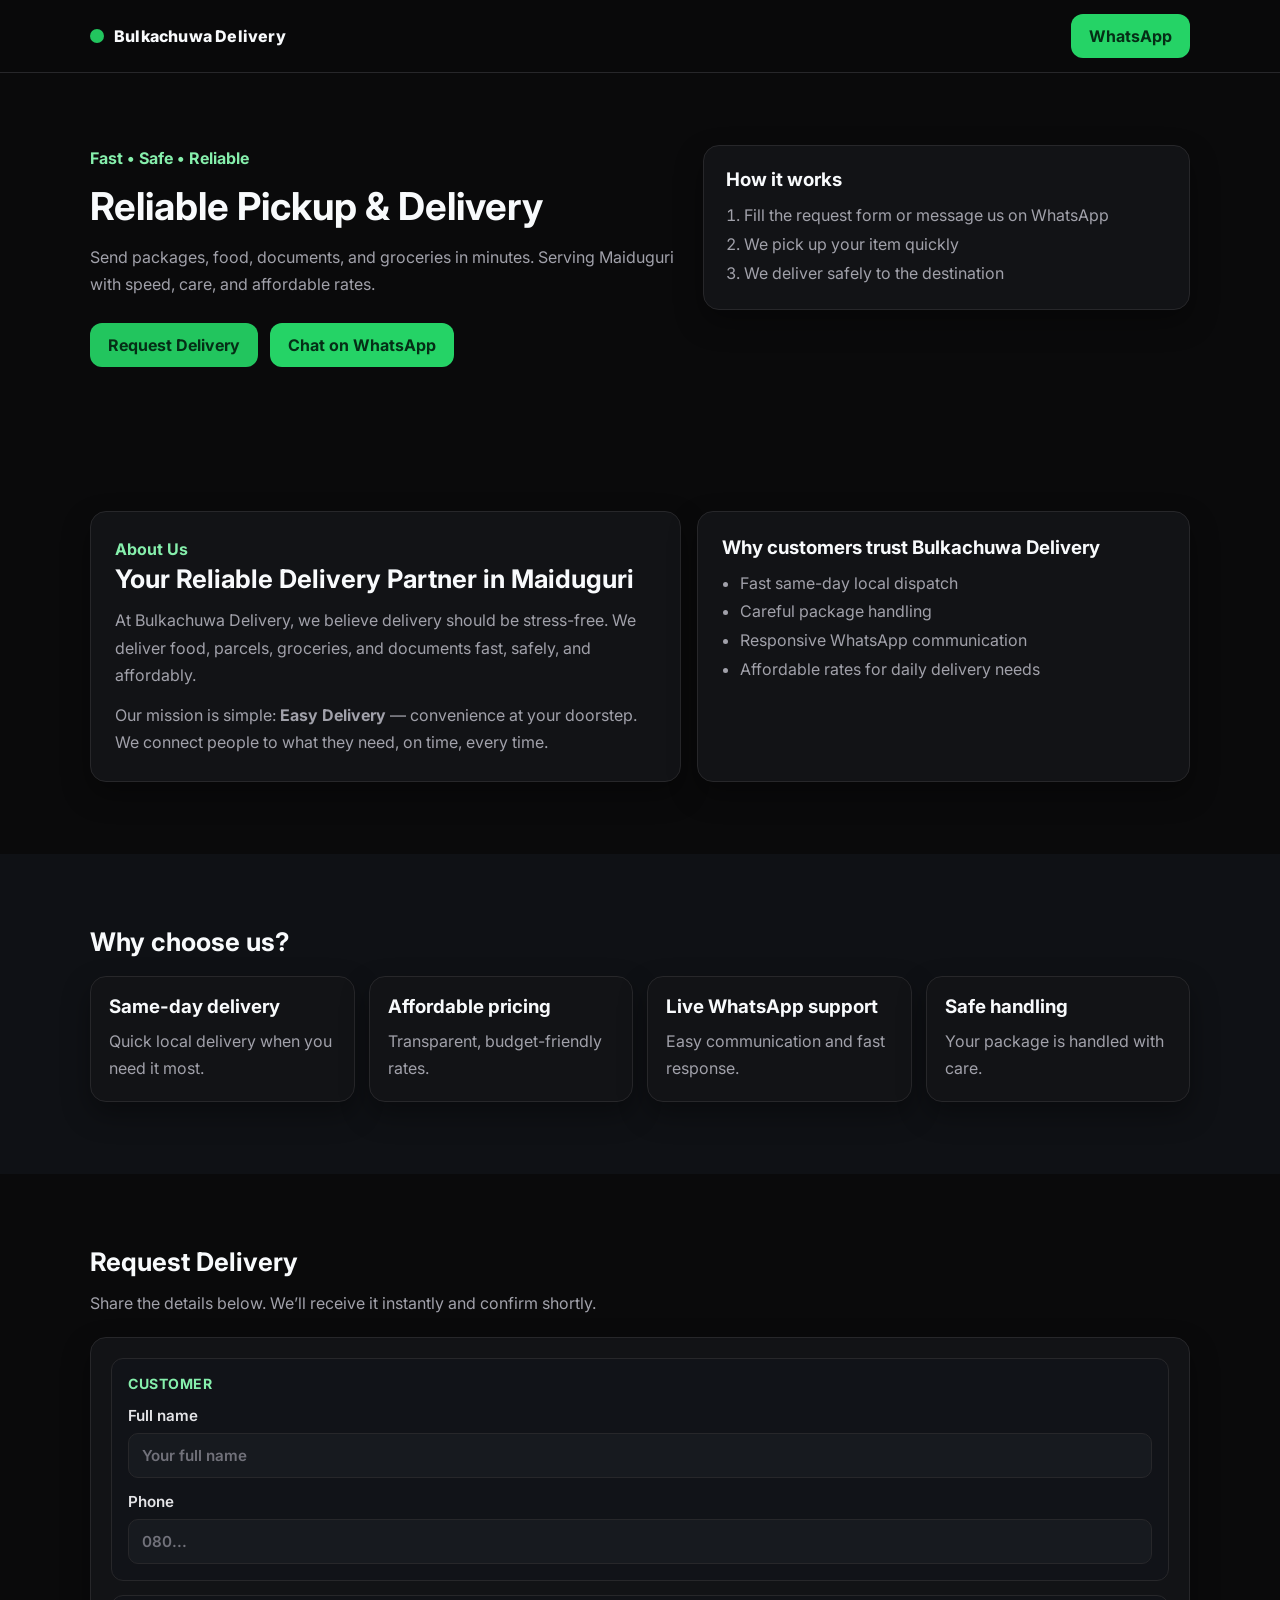
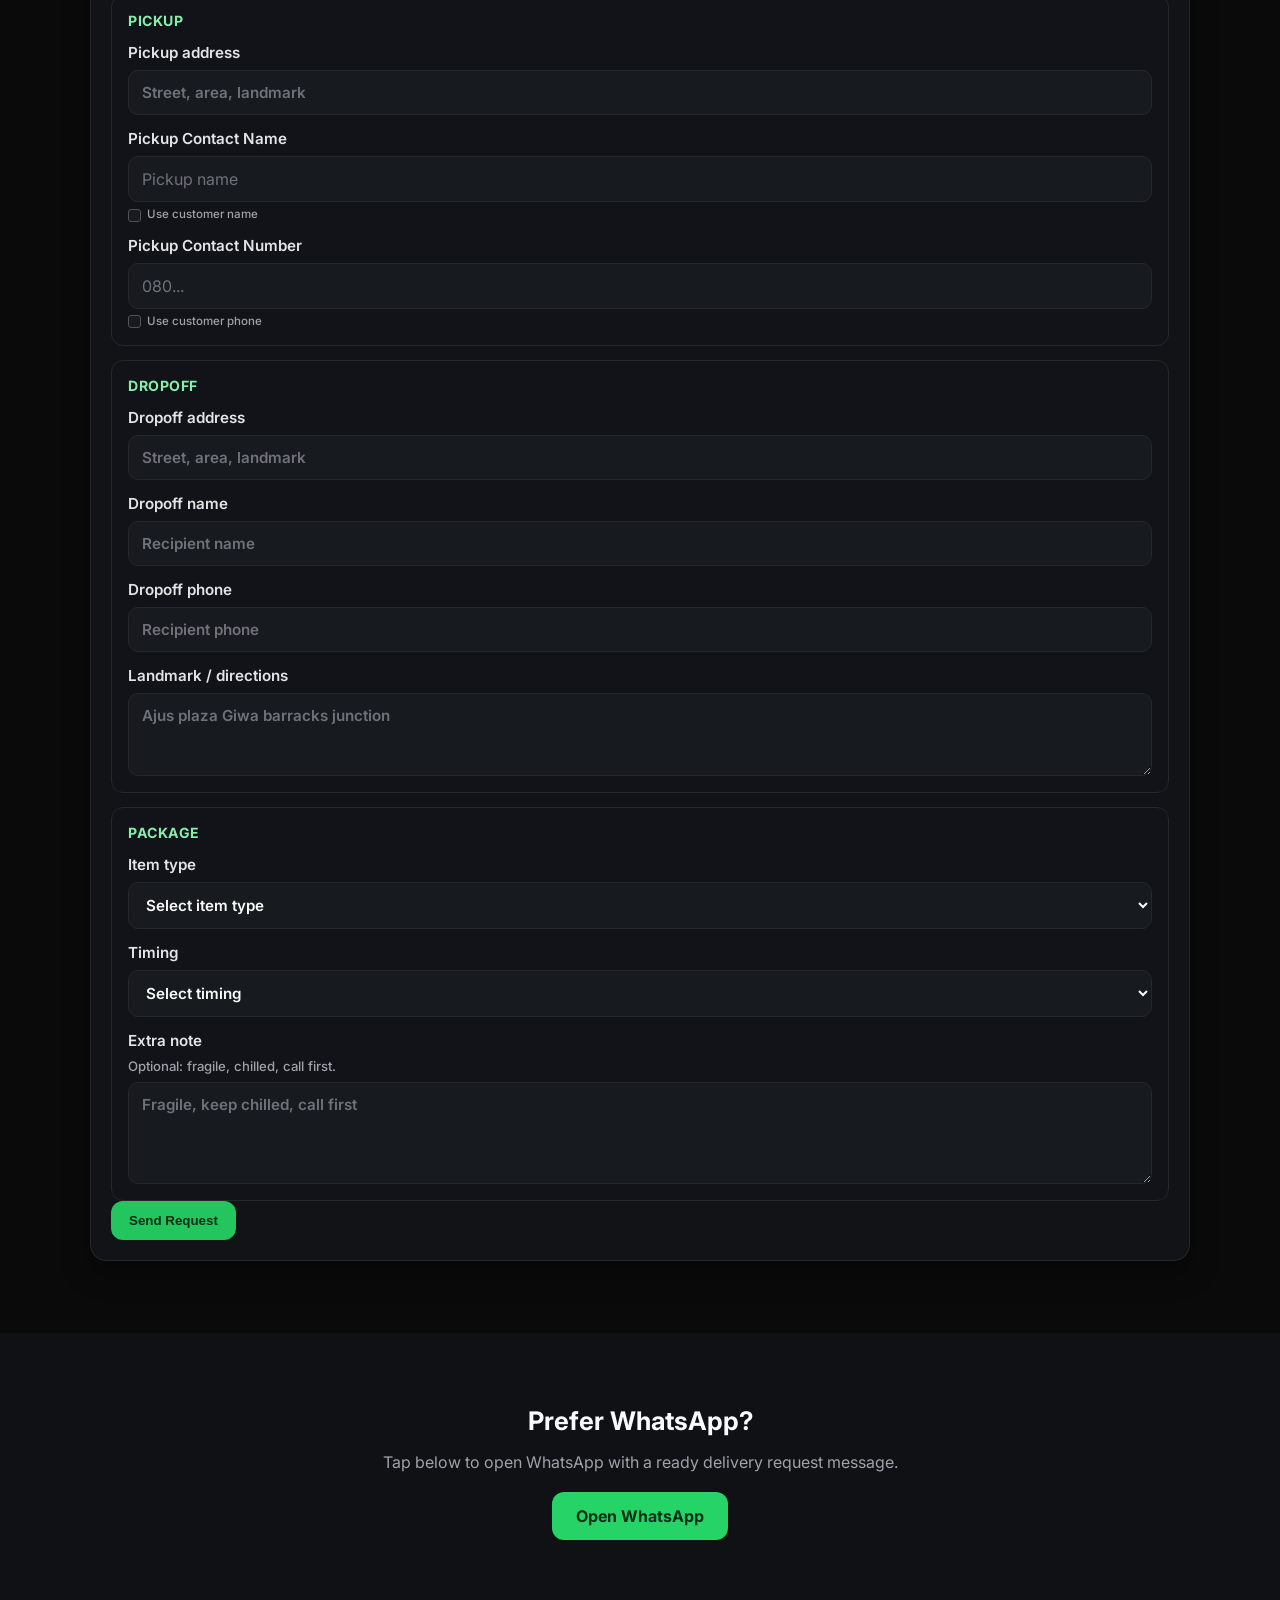
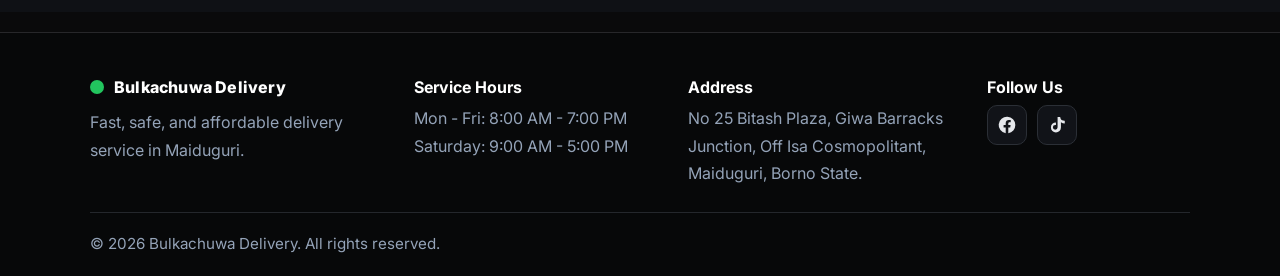
==== index.html @ 8e923e05 "Update address in footer section" ====
<!DOCTYPE html>
<html lang="en">
  <head>
    <meta charset="UTF-8" />
    <meta name="viewport" content="width=device-width, initial-scale=1.0" />
    <title>Bulkachuwa Delivery | Fast Pickup & Delivery</title>
    <meta
      name="description"
      content="Gidan Sauki Delivery - Request pickup and delivery easily. Fast, safe and reliable local delivery service in Maiduguri."
    />
    <link rel="preconnect" href="https://fonts.googleapis.com" />
    <link rel="preconnect" href="https://fonts.gstatic.com" crossorigin />
    <link
      href="https://fonts.googleapis.com/css2?family=Inter:wght@400;500;600;700;800&display=swap"
      rel="stylesheet"
    />
    <link rel="stylesheet" href="styles.css" />
  </head>
  <body>
    <header class="site-header">
      <div class="container nav-wrap">
        <div class="brand">
          <div class="brand-dot" aria-hidden="true"></div>
          <span>Bulkachuwa Delivery</span>
        </div>
        <a class="btn btn-whatsapp" id="header-whatsapp-btn" href="#whatsapp" aria-label="Chat on WhatsApp">
          WhatsApp
        </a>
      </div>
    </header>

    <main>
      <section class="hero section">
        <div class="container hero-grid">
          <div>
            <p class="eyebrow">Fast • Safe • Reliable</p>
            <h1>Reliable Pickup & Delivery</h1>
            <p class="lead">
              Send packages, food, documents, and groceries in minutes. Serving
              Maiduguri with speed, care, and affordable rates.
            </p>
            <div class="hero-actions">
              <a class="btn btn-primary" href="#request-form">Request Delivery</a>
              <a class="btn btn-whatsapp" id="hero-whatsapp-btn" href="#whatsapp">Chat on WhatsApp</a>
            </div>
          </div>
          <div class="hero-card" aria-hidden="true">
            <h3>How it works</h3>
            <ol>
              <li>Fill the request form or message us on WhatsApp</li>
              <li>We pick up your item quickly</li>
              <li>We deliver safely to the destination</li>
            </ol>
          </div>
        </div>
      </section>

      <section class="section" id="about">
        <div class="container about-grid">
          <article class="about-card">
            <p class="eyebrow">About Us</p>
            <h2>Your Reliable Delivery Partner in Maiduguri</h2>
            <p>
              At Bulkachuwa Delivery, we believe delivery should be stress-free. We
              deliver food, parcels, groceries, and documents fast, safely, and
              affordably.
            </p>
            <p>
              Our mission is simple: <strong>Easy Delivery</strong> —
              convenience at your doorstep. We connect people to what they need,
              on time, every time.
            </p>
          </article>
          <article class="about-highlight">
            <h3>Why customers trust Bulkachuwa Delivery</h3>
            <ul>
              <li>Fast same-day local dispatch</li>
              <li>Careful package handling</li>
              <li>Responsive WhatsApp communication</li>
              <li>Affordable rates for daily delivery needs</li>
            </ul>
          </article>
        </div>
      </section>

      <section class="section muted">
        <div class="container">
          <h2>Why choose us?</h2>
          <div class="features">
            <article class="feature-card">
              <h3>Same-day delivery</h3>
              <p>Quick local delivery when you need it most.</p>
            </article>
            <article class="feature-card">
              <h3>Affordable pricing</h3>
              <p>Transparent, budget-friendly rates.</p>
            </article>
            <article class="feature-card">
              <h3>Live WhatsApp support</h3>
              <p>Easy communication and fast response.</p>
            </article>
            <article class="feature-card">
              <h3>Safe handling</h3>
              <p>Your package is handled with care.</p>
            </article>
          </div>
        </div>
      </section>

      <section class="section" id="request-form">
        <div class="container form-wrap">
          <div>
            <h2>Request Delivery</h2>
            <p>
              Share the details below. We’ll receive it instantly and confirm
              shortly.
            </p>
          </div>

          <form
            id="delivery-form"
            action="https://formspree.io/f/mgaejaqp"
            method="POST"
          >
            <div class="grid">
              <div class="form-section full-width">
                <h3 class="section-title">Customer</h3>
                <label>
                  Full name
                  <input
                    type="text"
                    name="fullName"
                    id="fullName"
                    placeholder="Your full name"
                    required
                  />
                </label>

                <label>
                  Phone
                 
                  <input
                    type="tel"
                    name="phone"
                    id="phone"
                    placeholder="080..."
                    required
                  />
                </label>
              </div>

              <div class="form-section full-width">
                <h3 class="section-title">Pickup</h3>

                <label>
                  Pickup address
                  <input
                    type="text"
                    name="pickupAddress"
                    placeholder="Street, area, landmark"
                    required
                  />
                </label>

                <div class="quick-fill-field">
                  <label for="pickupContactName">Pickup Contact Name</label>
                  <input
                    type="text"
                    name="pickupContactName"
                    id="pickupContactName"
                    placeholder="Pickup name"
                  />
                  <label class="quick-fill-option" for="fillPickupContactNameBtn">
                    <input
                      type="checkbox"
                      id="fillPickupContactNameBtn"
                      aria-label="Use customer name for pickup contact name"
                    />
                    <span>Use customer name</span>
                  </label>
                </div>

                <div class="quick-fill-field">
                  <label for="pickupAddressPhone">Pickup Contact Number</label>
                  <input
                    type="tel"
                    name="pickupAddressPhone"
                    id="pickupAddressPhone"
                    placeholder="080..."
                    required
                  />
                  <label class="quick-fill-option" for="fillPickupContactNumberBtn">
                    <input
                      type="checkbox"
                      id="fillPickupContactNumberBtn"
                      aria-label="Use customer phone for pickup contact number"
                    />
                    <span>Use customer phone</span>
                  </label>
                </div>

                <p id="quickFillStatus" class="sr-only" aria-live="polite"></p>
              </div>

              <div class="form-section full-width">
                <h3 class="section-title">Dropoff</h3>

                <label>
                  Dropoff address
                  <input
                    type="text"
                    name="deliveryAddress"
                    placeholder="Street, area, landmark"
                    required
                  />
                </label>

                <label>
                  Dropoff name
                  <input
                    type="text"
                    name="deliveryContactName"
                    placeholder="Recipient name"
                  />
                </label>

                <label>
                  Dropoff phone
                  <input
                    type="tel"
                    name="deliveryContactNumber"
                    placeholder="Recipient phone"
                  />
                </label>

                <label>
                  Landmark / directions
                  <textarea
                    name="deliveryInstructions"
                    rows="3"
                    placeholder="Ajus plaza Giwa barracks junction"
                  ></textarea>
                </label>
              </div>

              <div class="form-section full-width">
                <h3 class="section-title">Package</h3>

                <label>
                  Item type
                  <select name="itemType" required>
                    <option value="">Select item type</option>
                    <option value="Food">Food</option>
                    <option value="Parcel">Parcel</option>
                    <option value="Groceries">Groceries</option>
                    <option value="Documents">Documents</option>
                    <option value="Other">Other</option>
                  </select>
                </label>

                <label>
                  Timing
                  <select name="preferredTime" id="preferredTime" required>
                    <option value="">Select timing</option>
                    <option value="ASAP">ASAP</option>
                    <option value="Scheduled">Scheduled</option>
                  </select>
                </label>

                <label>
                  Extra note
                  <span class="field-help">Optional: fragile, chilled, call first.</span>
                  <textarea
                    name="notes"
                    rows="4"
                    placeholder="Fragile, keep chilled, call first"
                  ></textarea>
                </label>
              </div>
            </div>
            <input type="hidden" name="service" value="Gidan Sauki Delivery" />
            <input type="hidden" name="pickupContactNumber" id="pickupContactNumberMirror" />
            <input
              type="hidden"
              name="_subject"
              value="New Delivery Request - Gidan Sauki Delivery"
            />

            <button class="btn btn-primary" type="submit">Send Request</button>
          </form>
        </div>
      </section>

      <section class="section muted" id="whatsapp">
        <div class="container whatsapp-box">
          <h2>Prefer WhatsApp?</h2>
          <p>
            Tap below to open WhatsApp with a ready delivery request message.
          </p>
          <a
            class="btn btn-whatsapp btn-large"
            id="whatsapp-link"
            href="#"
            rel="noopener noreferrer"
          >
            Open WhatsApp
          </a>
        </div>
      </section>
    </main>

    <footer class="site-footer">
      <div class="container footer-main">
        <div class="footer-brand-block">
          <div class="brand brand-footer">
            <div class="brand-dot" aria-hidden="true"></div>
            <span>Bulkachuwa Delivery</span>
          </div>
          <p class="footer-tagline">
            Fast, safe, and affordable delivery service in Maiduguri.
          </p>
        </div>

        <div class="footer-col">
          <h4>Service Hours</h4>
          <p>Mon - Fri: 8:00 AM - 7:00 PM</p>
          <p>Saturday: 9:00 AM - 5:00 PM</p>
        </div>

        <div class="footer-col">
          <h4>Address</h4>
          <p>
            No 25 Bitash Plaza, Giwa Barracks Junction, Off Isa Cosmopolitant,
            Maiduguri, Borno State.
          </p>
        </div>

        <div class="footer-col">
          <h4>Follow Us</h4>
          <div class="social-links">
            <a href="#" aria-label="Facebook (coming soon)" class="social-icon-link">
              <svg viewBox="0 0 24 24" aria-hidden="true">
                <path d="M22 12a10 10 0 1 0-11.56 9.88v-6.99H7.9V12h2.54V9.8c0-2.5 1.49-3.88 3.77-3.88 1.09 0 2.23.2 2.23.2v2.46h-1.26c-1.24 0-1.63.77-1.63 1.56V12h2.78l-.44 2.89h-2.34v6.99A10 10 0 0 0 22 12Z"/>
              </svg>
            </a>
            <a href="#" aria-label="TikTok (coming soon)" class="social-icon-link">
              <svg viewBox="0 0 24 24" aria-hidden="true">
                <path d="M19.59 6.69a4.83 4.83 0 0 1-3.77-4.35h-3.11v12.4a2.83 2.83 0 1 1-2.83-2.83c.3 0 .58.05.85.13V8.87a6 6 0 1 0 5.98 6v-6.3a7.9 7.9 0 0 0 4.62 1.48V6.94c-.59 0-1.18-.09-1.74-.25Z"/>
              </svg>
            </a>
          </div>
        </div>
      </div>

      <div class="container footer-bottom">
        <p>© <span id="year"></span>  Bulkachuwa Delivery. All rights reserved.</p>
      </div>
    </footer>

    <script src="script.js"></script>
  </body>
</html>
---- styles.css ----
:root {
  --bg: #0a0a0b;
  --surface: #121316;
  --surface-soft: #171a1f;
  --text: #f8fafc;
  --muted: #a1a1aa;
  --primary: #22c55e;
  --primary-dark: #16a34a;
  --border: #27272a;
  --shadow: 0 12px 28px rgba(0, 0, 0, 0.35);
}

* { box-sizing: border-box; }

html, body {
  margin: 0;
  padding: 0;
  font-family: "Inter", system-ui, -apple-system, Segoe UI, Roboto, Arial, sans-serif;
  color: var(--text);
  background: var(--bg);
}

.container { width: min(1100px, 92%); margin: 0 auto; }
.section { padding: 72px 0; }
.muted { background: #0f1115; }

.site-header {
  position: sticky; top: 0; z-index: 10;
  background: rgba(10, 10, 11, 0.92);
  border-bottom: 1px solid var(--border);
  backdrop-filter: blur(8px);
}

.nav-wrap {
  display: flex; align-items: center; justify-content: space-between;
  gap: 16px; min-height: 72px;
}

.brand { display: flex; align-items: center; gap: 10px; font-weight: 800; letter-spacing: .2px; }
.brand-dot { width: 14px; height: 14px; border-radius: 999px; background: var(--primary); }

h1 { font-size: clamp(1.95rem, 3vw, 3.1rem); line-height: 1.12; margin: 12px 0 16px; }
h2 { font-size: clamp(1.45rem, 2vw, 2.05rem); margin: 0 0 12px; line-height: 1.25; }
h3 { margin: 0 0 10px; }
h4 { margin: 0 0 10px; font-size: 1rem; }

p { color: var(--muted); line-height: 1.72; margin: 0; }
.eyebrow { color: #86efac; font-weight: 700; }
.lead { max-width: 62ch; }

.hero-grid { display: grid; grid-template-columns: 1.2fr 1fr; gap: 28px; align-items: start; }
.hero-actions { display: flex; flex-wrap: wrap; gap: 12px; margin-top: 24px; }

.hero-card, .about-card, .about-highlight, .feature-card, form {
  background: var(--surface);
  border: 1px solid var(--border);
  border-radius: 16px;
  box-shadow: var(--shadow);
}

.hero-card { padding: 22px; }
.hero-card ol { margin: 0; padding-left: 18px; color: var(--muted); line-height: 1.8; }

.about-grid { display: grid; grid-template-columns: 1.2fr 1fr; gap: 16px; }
.about-card, .about-highlight { padding: 24px; }
.about-card p + p { margin-top: 12px; }
.about-highlight ul { margin: 0; padding-left: 18px; color: var(--muted); line-height: 1.8; }

.features { margin-top: 18px; display: grid; grid-template-columns: repeat(4, 1fr); gap: 14px; }
.feature-card { padding: 18px; }

.form-wrap { display: grid; gap: 20px; }
form { padding: 20px; }

.grid { display: grid; grid-template-columns: repeat(2, 1fr); gap: 14px; }
label { display: grid; gap: 8px; font-weight: 600; font-size: .95rem; color: #e4e4e7; }

.form-section {
  display: grid;
  gap: 14px;
  padding: 16px;
  border: 1px solid var(--border);
  border-radius: 12px;
  background: #111318;
}
.section-title {
  margin: 0;
  font-size: .88rem;
  font-weight: 700;
  letter-spacing: .04em;
  text-transform: uppercase;
  color: #86efac;
}
.field-help { color: var(--muted); font-size: .82rem; font-weight: 500; }

.quick-fill-field { display: grid; gap: 8px; }
.quick-fill-option {
  display: inline-flex;
  align-items: center;
  justify-self: start;
  gap: 6px;
  width: fit-content;
  margin-top: -2px;
  font-size: .72rem;
  line-height: 1.2;
  font-weight: 500;
  color: var(--muted);
  cursor: pointer;
}
.quick-fill-option input[type="checkbox"] {
  appearance: none;
  -webkit-appearance: none;
  width: 13px;
  height: 13px;
  min-width: 13px;
  margin: 0;
  padding: 0;
  border: 1px solid #52525b;
  border-radius: 3px;
  background: var(--surface-soft);
  display: inline-grid;
  place-content: center;
  cursor: pointer;
}
.quick-fill-option input[type="checkbox"]::after {
  content: "";
  width: 7px;
  height: 4px;
  border-left: 1.5px solid #052e16;
  border-bottom: 1.5px solid #052e16;
  transform: rotate(-45deg) scale(0);
  transition: transform .12s ease;
}
.quick-fill-option input[type="checkbox"]:checked {
  background: var(--primary);
  border-color: var(--primary);
}
.quick-fill-option input[type="checkbox"]:checked::after {
  transform: rotate(-45deg) scale(1);
}
.quick-fill-option input[type="checkbox"]:focus-visible {
  outline: 2px solid rgba(134, 239, 172, .55);
  outline-offset: 2px;
}
.sr-only {
  position: absolute;
  width: 1px;
  height: 1px;
  padding: 0;
  margin: -1px;
  overflow: hidden;
  clip: rect(0, 0, 0, 0);
  white-space: nowrap;
  border: 0;
}

input, select, textarea {
  width: 100%; border: 1px solid var(--border); border-radius: 10px;
  padding: 12px 13px; font: inherit; color: var(--text); background: var(--surface-soft);
}
input::placeholder, textarea::placeholder { color: #71717a; }
.full-width { grid-column: 1 / -1; }

.btn {
  appearance: none; border: 0; border-radius: 12px; padding: 12px 18px;
  font-weight: 700; text-decoration: none; display: inline-flex;
  align-items: center; justify-content: center; cursor: pointer; transition: .2s ease;
}
.btn-primary { background: var(--primary); color: #052e16; }
.btn-primary:hover { background: var(--primary-dark); color: #eafff2; }
.btn-whatsapp { background: #25d366; color: #052e16; }
.btn-whatsapp:hover { filter: brightness(.95); }
.btn-large { padding: 14px 24px; }

.whatsapp-box { text-align: center; }
.whatsapp-box .btn { margin-top: 16px; }

.site-footer { margin-top: 20px; background: #070809; color: #cbd5e1; border-top: 1px solid var(--border); }
.footer-main {
  display: grid; grid-template-columns: 1.2fr 1fr 1.1fr .8fr;
  gap: 20px; padding: 44px 0 24px;
}
.brand-footer { color: #fff; }
.footer-tagline { margin-top: 12px; max-width: 36ch; color: #94a3b8; }
.footer-col h4 { color: #fff; margin-bottom: 8px; }
.footer-col p { color: #94a3b8; }

.social-links { display: flex; align-items: center; gap: 10px; }
.social-icon-link {
  width: 40px; height: 40px; border-radius: 10px; display: inline-flex;
  align-items: center; justify-content: center; text-decoration: none;
  background: #111318; border: 1px solid #2b2f36;
}
.social-icon-link:hover { border-color: #52525b; transform: translateY(-1px); }
.social-icon-link svg { width: 20px; height: 20px; fill: #e5e7eb; }

.footer-bottom {
  border-top: 1px solid rgba(148, 163, 184, .2);
  min-height: 64px; display: flex; align-items: center;
}
.footer-bottom p { color: #94a3b8; font-size: .95rem; }

@media (max-width: 980px) {
  .hero-grid, .about-grid, .features, .grid, .footer-main { grid-template-columns: 1fr; }
  .section { padding: 56px 0; }
  .footer-main { gap: 18px; padding-top: 36px; }
}
@media (max-width: 520px) {
  .nav-wrap { min-height: 66px; }
  .btn { width: 100%; }
  .hero-actions { flex-direction: column; }
  form { padding: 16px; }
  .quick-fill-option { font-size: .68rem; }
  .footer-bottom { min-height: auto; padding: 14px 0 18px; }
}
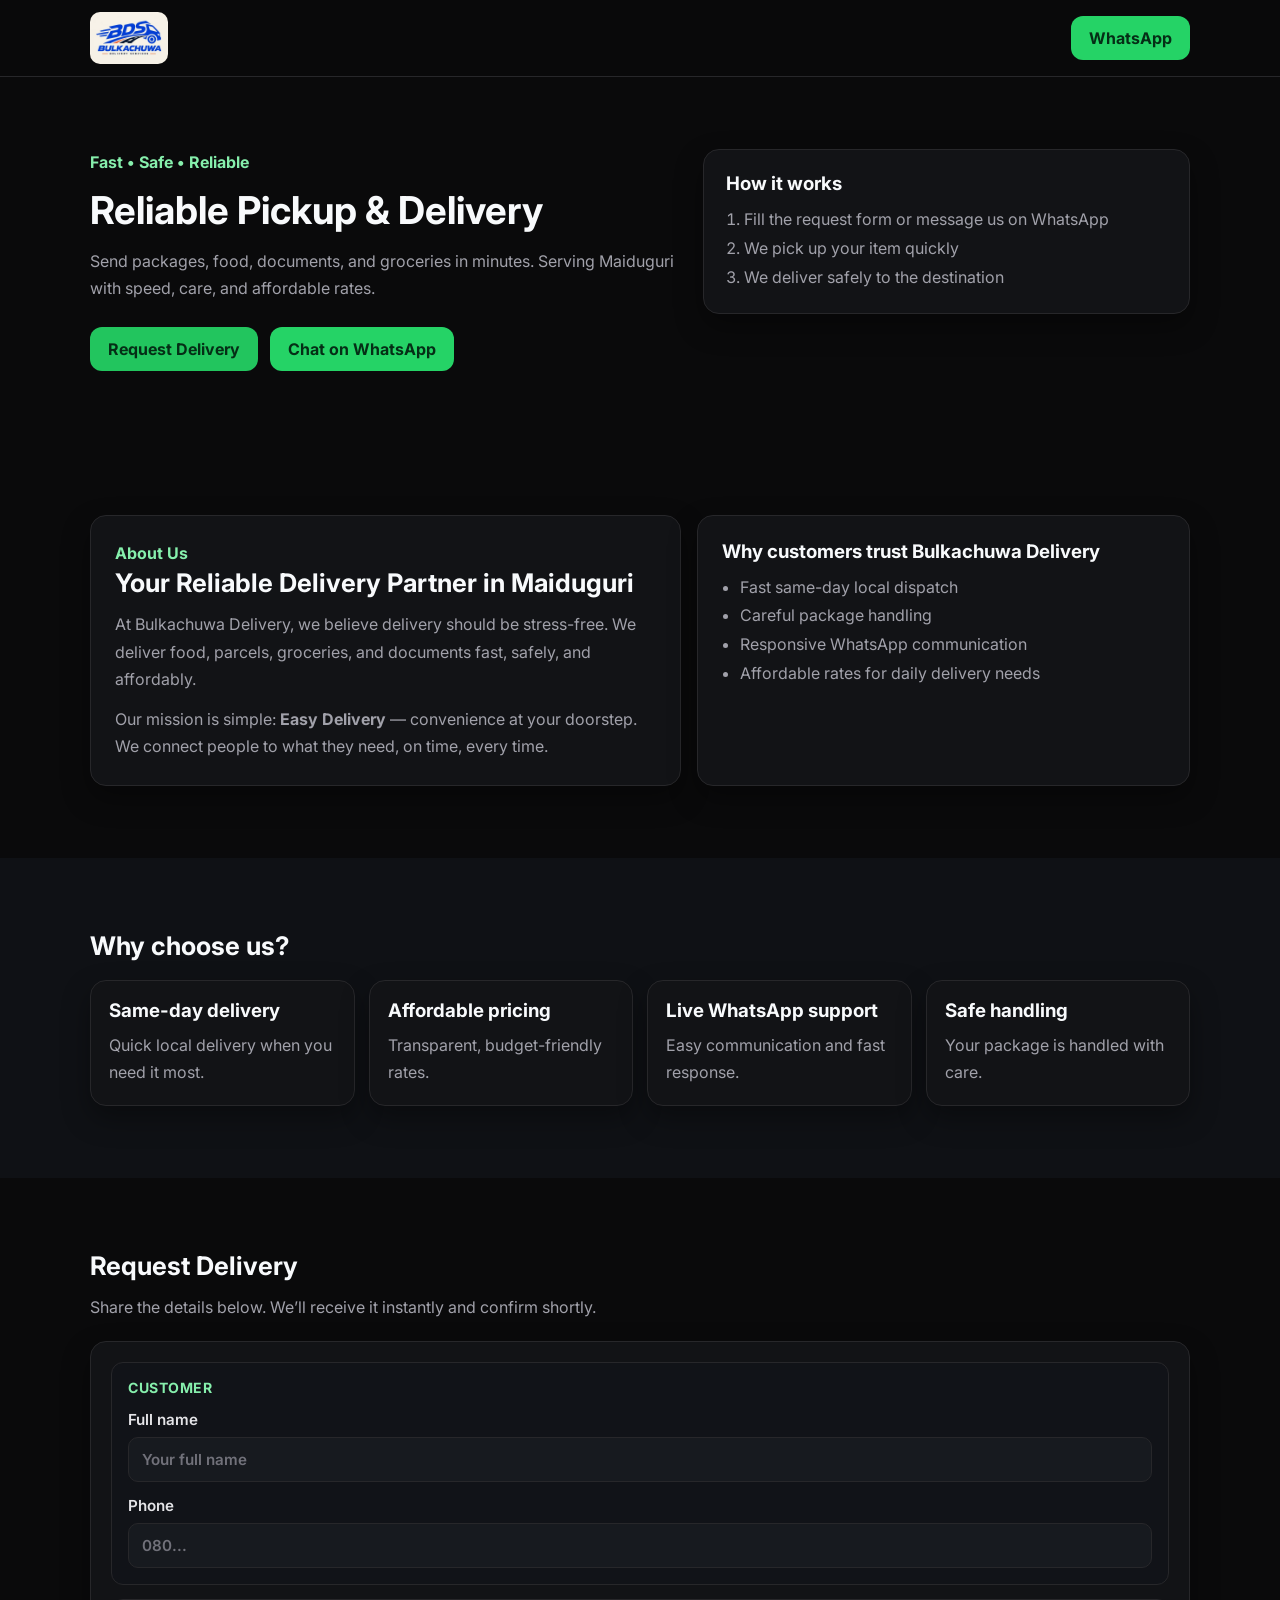
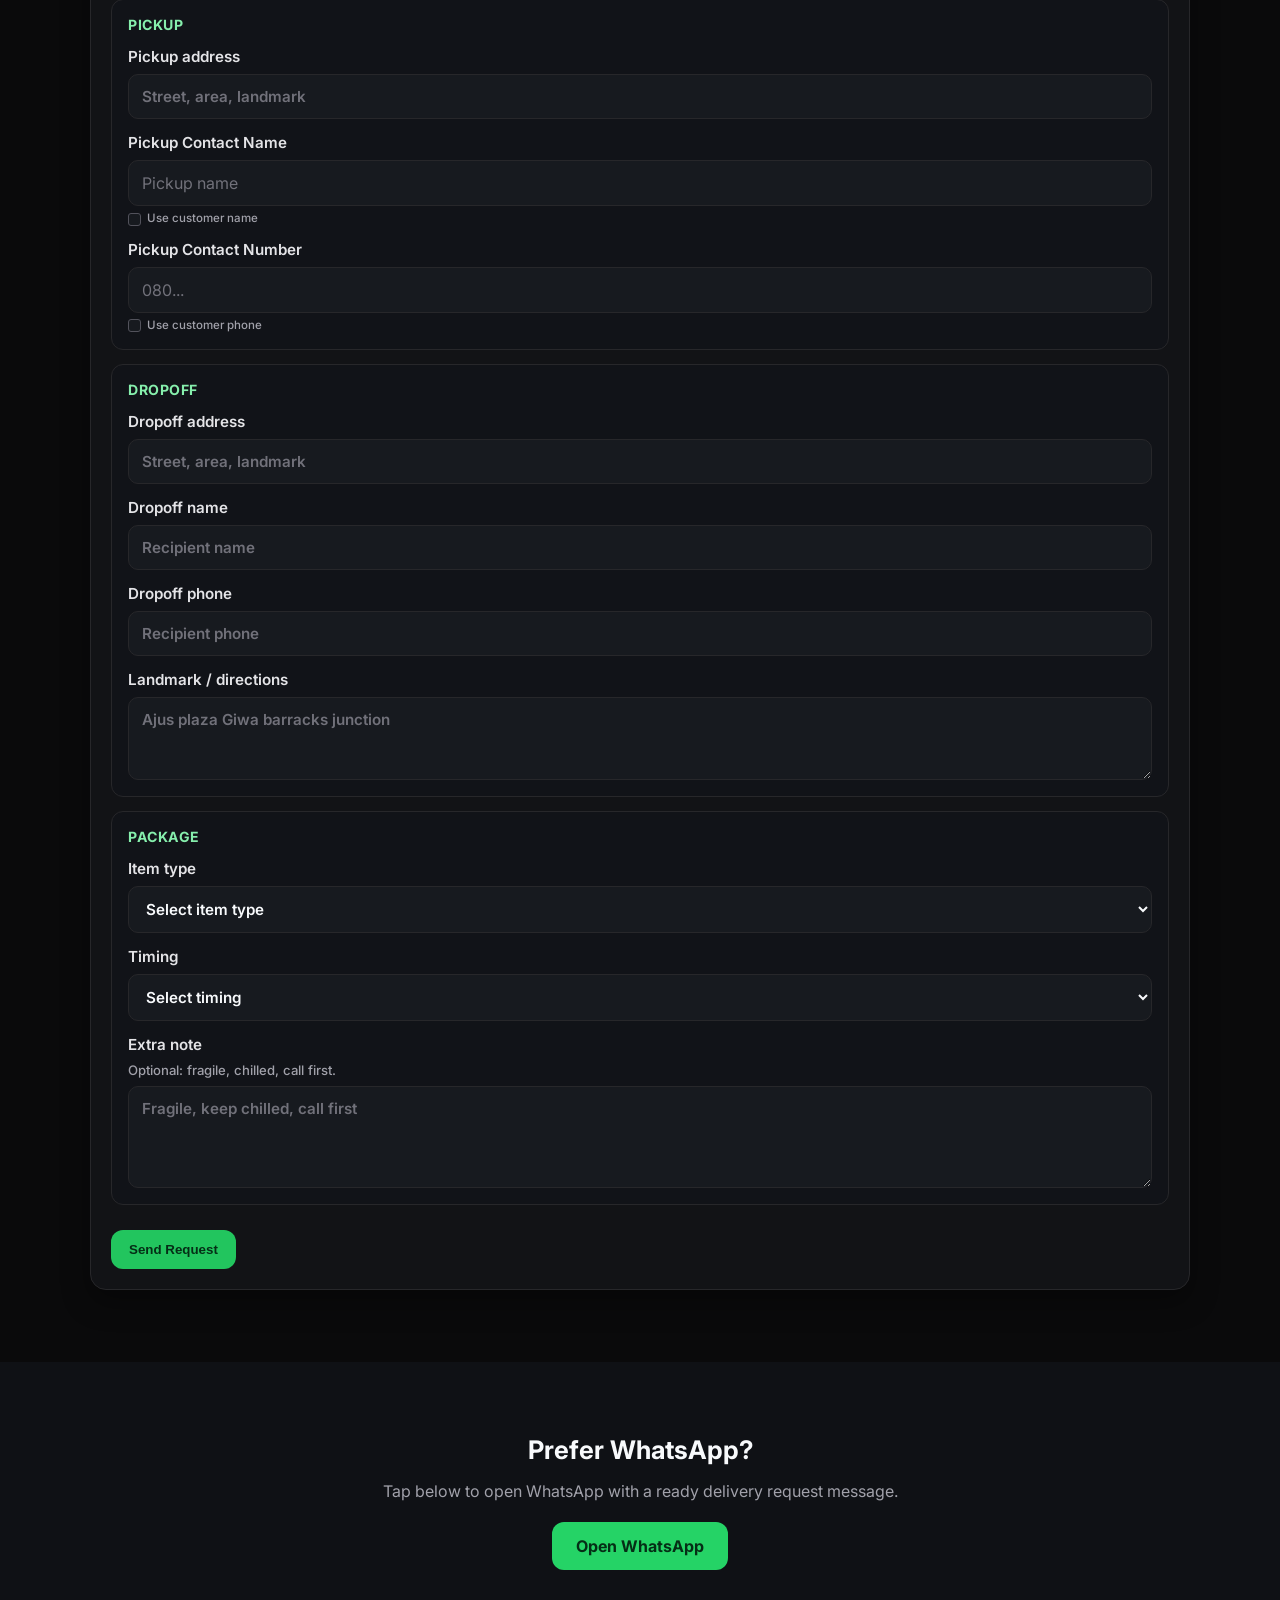
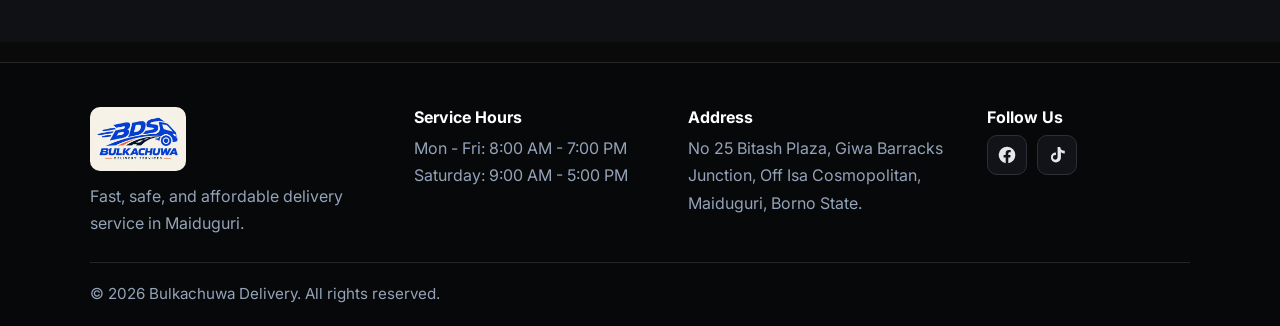
==== commit 21f4bb6d: "Add logo, favicons, SEO, and form fixes for bulkachuwa.delivery Wire the header/footer logo and full" ====
--- a/index.html
+++ b/index.html
@@ -1,13 +1,78 @@
 <!DOCTYPE html>
-<html lang="en">
+<html lang="en-NG">
   <head>
     <meta charset="UTF-8" />
     <meta name="viewport" content="width=device-width, initial-scale=1.0" />
-    <title>Bulkachuwa Delivery | Fast Pickup & Delivery</title>
+    <title>Bulkachuwa Delivery | Fast Pickup & Delivery in Maiduguri</title>
     <meta
       name="description"
-      content="Gidan Sauki Delivery - Request pickup and delivery easily. Fast, safe and reliable local delivery service in Maiduguri."
+      content="Bulkachuwa Delivery — request pickup and delivery in Maiduguri. Fast, safe, and affordable local delivery for food, parcels, groceries, and documents."
     />
+    <meta
+      name="keywords"
+      content="Bulkachuwa Delivery, Maiduguri delivery, pickup and delivery Maiduguri, Borno delivery service, same-day delivery Maiduguri"
+    />
+    <meta name="author" content="Bulkachuwa Delivery" />
+    <meta name="robots" content="index, follow, max-image-preview:large" />
+    <meta name="googlebot" content="index, follow" />
+    <meta name="theme-color" content="#0a0a0b" />
+    <meta name="msapplication-TileColor" content="#0a0a0b" />
+    <meta name="application-name" content="Bulkachuwa Delivery" />
+    <meta name="apple-mobile-web-app-title" content="Bulkachuwa" />
+    <meta name="apple-mobile-web-app-capable" content="yes" />
+    <meta name="apple-mobile-web-app-status-bar-style" content="black-translucent" />
+    <meta name="format-detection" content="telephone=no" />
+    <meta name="geo.region" content="NG-BO" />
+    <meta name="geo.placename" content="Maiduguri" />
+    <link rel="canonical" href="https://bulkachuwa.delivery/" />
+    <link rel="alternate" hreflang="en-NG" href="https://bulkachuwa.delivery/" />
+    <link rel="alternate" hreflang="x-default" href="https://bulkachuwa.delivery/" />
+
+    <!-- Open Graph (WhatsApp, Facebook, iMessage previews) -->
+    <meta property="og:type" content="website" />
+    <meta property="og:locale" content="en_NG" />
+    <meta property="og:site_name" content="Bulkachuwa Delivery" />
+    <meta property="og:title" content="Bulkachuwa Delivery | Fast Pickup & Delivery in Maiduguri" />
+    <meta
+      property="og:description"
+      content="Request pickup and delivery in Maiduguri. Fast, safe, and affordable local delivery for food, parcels, groceries, and documents."
+    />
+    <meta property="og:url" content="https://bulkachuwa.delivery/" />
+    <meta property="og:image" content="https://bulkachuwa.delivery/asset/og-image.jpg" />
+    <meta property="og:image:secure_url" content="https://bulkachuwa.delivery/asset/og-image.jpg" />
+    <meta property="og:image:type" content="image/jpeg" />
+    <meta property="og:image:width" content="1200" />
+    <meta property="og:image:height" content="630" />
+    <meta property="og:image:alt" content="Bulkachuwa Delivery Services logo" />
+
+    <!-- Twitter / X -->
+    <meta name="twitter:card" content="summary_large_image" />
+    <meta name="twitter:title" content="Bulkachuwa Delivery | Fast Pickup & Delivery in Maiduguri" />
+    <meta
+      name="twitter:description"
+      content="Request pickup and delivery in Maiduguri. Fast, safe, and affordable local delivery."
+    />
+    <meta name="twitter:image" content="https://bulkachuwa.delivery/asset/og-image.jpg" />
+    <meta name="twitter:image:alt" content="Bulkachuwa Delivery Services logo" />
+
+    <!-- Favicons — every size in asset/favicon_io plus root fallbacks -->
+    <link rel="icon" href="favicon.ico" sizes="any" />
+    <link rel="icon" type="image/png" sizes="16x16" href="asset/favicon_io/favicon-16x16.png" />
+    <link rel="icon" type="image/png" sizes="32x32" href="asset/favicon_io/favicon-32x32.png" />
+    <link rel="icon" type="image/png" sizes="192x192" href="asset/favicon_io/android-chrome-192x192.png" />
+    <link rel="icon" type="image/png" sizes="512x512" href="asset/favicon_io/android-chrome-512x512.png" />
+    <link rel="apple-touch-icon" sizes="180x180" href="apple-touch-icon.png" />
+    <link rel="apple-touch-icon" sizes="180x180" href="asset/favicon_io/apple-touch-icon.png" />
+    <link rel="manifest" href="site.webmanifest" />
+    <link rel="shortcut icon" href="favicon.ico" />
+    <meta name="msapplication-TileImage" content="asset/favicon_io/android-chrome-192x192.png" />
+
+    <!--
+      Google Search Console: preferred method for this domain is a Domain property
+      (DNS TXT record). If Search Console instead gives you an HTML-tag code, paste:
+      <meta name="google-site-verification" content="PASTE_CODE_HERE" />
+    -->
+
     <link rel="preconnect" href="https://fonts.googleapis.com" />
     <link rel="preconnect" href="https://fonts.gstatic.com" crossorigin />
     <link
@@ -15,14 +80,87 @@
       rel="stylesheet"
     />
     <link rel="stylesheet" href="styles.css" />
+
+    <script type="application/ld+json">
+      {
+        "@context": "https://schema.org",
+        "@graph": [
+          {
+            "@type": "LocalBusiness",
+            "@id": "https://bulkachuwa.delivery/#business",
+            "name": "Bulkachuwa Delivery",
+            "alternateName": "Bulkachuwa Delivery Services",
+            "image": [
+              "https://bulkachuwa.delivery/asset/logo.jpeg",
+              "https://bulkachuwa.delivery/asset/og-image.jpg"
+            ],
+            "logo": "https://bulkachuwa.delivery/asset/logo.jpeg",
+            "url": "https://bulkachuwa.delivery/",
+            "telephone": "+2348146107740",
+            "priceRange": "NGN",
+            "address": {
+              "@type": "PostalAddress",
+              "streetAddress": "No 25 Bitash Plaza, Giwa Barracks Junction, Off Isa Cosmopolitan",
+              "addressLocality": "Maiduguri",
+              "addressRegion": "Borno",
+              "addressCountry": "NG"
+            },
+            "areaServed": {
+              "@type": "City",
+              "name": "Maiduguri"
+            },
+            "openingHoursSpecification": [
+              {
+                "@type": "OpeningHoursSpecification",
+                "dayOfWeek": ["Monday", "Tuesday", "Wednesday", "Thursday", "Friday"],
+                "opens": "08:00",
+                "closes": "19:00"
+              },
+              {
+                "@type": "OpeningHoursSpecification",
+                "dayOfWeek": "Saturday",
+                "opens": "09:00",
+                "closes": "17:00"
+              }
+            ],
+            "sameAs": ["https://wa.me/2348146107740"]
+          },
+          {
+            "@type": "WebSite",
+            "@id": "https://bulkachuwa.delivery/#website",
+            "url": "https://bulkachuwa.delivery/",
+            "name": "Bulkachuwa Delivery",
+            "publisher": { "@id": "https://bulkachuwa.delivery/#business" },
+            "inLanguage": "en-NG"
+          },
+          {
+            "@type": "WebPage",
+            "@id": "https://bulkachuwa.delivery/#webpage",
+            "url": "https://bulkachuwa.delivery/",
+            "name": "Bulkachuwa Delivery | Fast Pickup & Delivery in Maiduguri",
+            "isPartOf": { "@id": "https://bulkachuwa.delivery/#website" },
+            "about": { "@id": "https://bulkachuwa.delivery/#business" },
+            "description": "Request pickup and delivery in Maiduguri. Fast, safe, and affordable local delivery for food, parcels, groceries, and documents.",
+            "inLanguage": "en-NG"
+          }
+        ]
+      }
+    </script>
   </head>
   <body>
     <header class="site-header">
       <div class="container nav-wrap">
-        <div class="brand">
-          <div class="brand-dot" aria-hidden="true"></div>
-          <span>Bulkachuwa Delivery</span>
-        </div>
+        <a class="brand" href="https://bulkachuwa.delivery/" aria-label="Bulkachuwa Delivery home">
+          <img
+            class="brand-logo"
+            src="asset/logo-header.webp"
+            alt="Bulkachuwa Delivery Services"
+            width="120"
+            height="80"
+            decoding="async"
+            fetchpriority="high"
+          />
+        </a>
         <a class="btn btn-whatsapp" id="header-whatsapp-btn" href="#whatsapp" aria-label="Chat on WhatsApp">
           WhatsApp
         </a>
@@ -132,18 +270,19 @@
                     name="fullName"
                     id="fullName"
                     placeholder="Your full name"
+                    autocomplete="name"
                     required
                   />
                 </label>
 
                 <label>
                   Phone
-                 
                   <input
                     type="tel"
                     name="phone"
                     id="phone"
                     placeholder="080..."
+                    autocomplete="tel"
                     required
                   />
                 </label>
@@ -221,6 +360,7 @@
                     type="text"
                     name="deliveryContactName"
                     placeholder="Recipient name"
+                    required
                   />
                 </label>
 
@@ -230,6 +370,7 @@
                     type="tel"
                     name="deliveryContactNumber"
                     placeholder="Recipient phone"
+                    required
                   />
                 </label>
 
@@ -267,6 +408,16 @@
                   </select>
                 </label>
 
+                <label id="scheduledTimeWrap" class="scheduled-field" hidden>
+                  Scheduled date & time
+                  <span class="field-help">Maiduguri time (WAT).</span>
+                  <input
+                    type="datetime-local"
+                    name="scheduledTime"
+                    id="scheduledTime"
+                  />
+                </label>
+
                 <label>
                   Extra note
                   <span class="field-help">Optional: fragile, chilled, call first.</span>
@@ -278,15 +429,16 @@
                 </label>
               </div>
             </div>
-            <input type="hidden" name="service" value="Gidan Sauki Delivery" />
+            <input type="hidden" name="service" value="Bulkachuwa Delivery" />
             <input type="hidden" name="pickupContactNumber" id="pickupContactNumberMirror" />
             <input
               type="hidden"
               name="_subject"
-              value="New Delivery Request - Gidan Sauki Delivery"
+              value="New Delivery Request - Bulkachuwa Delivery"
             />
 
-            <button class="btn btn-primary" type="submit">Send Request</button>
+            <p id="form-status" class="form-status" role="status" aria-live="polite"></p>
+            <button class="btn btn-primary" type="submit" id="submitBtn">Send Request</button>
           </form>
         </div>
       </section>
@@ -312,10 +464,17 @@
     <footer class="site-footer">
       <div class="container footer-main">
         <div class="footer-brand-block">
-          <div class="brand brand-footer">
-            <div class="brand-dot" aria-hidden="true"></div>
-            <span>Bulkachuwa Delivery</span>
-          </div>
+          <a class="brand brand-footer" href="https://bulkachuwa.delivery/" aria-label="Bulkachuwa Delivery home">
+            <img
+              class="brand-logo brand-logo-footer"
+              src="asset/logo-header.webp"
+              alt="Bulkachuwa Delivery Services"
+              width="120"
+              height="80"
+              decoding="async"
+              loading="lazy"
+            />
+          </a>
           <p class="footer-tagline">
             Fast, safe, and affordable delivery service in Maiduguri.
           </p>
@@ -330,7 +489,7 @@
         <div class="footer-col">
           <h4>Address</h4>
           <p>
-            No 25 Bitash Plaza, Giwa Barracks Junction, Off Isa Cosmopolitant,
+            No 25 Bitash Plaza, Giwa Barracks Junction, Off Isa Cosmopolitan,
             Maiduguri, Borno State.
           </p>
         </div>
--- a/styles.css
+++ b/styles.css
@@ -33,11 +33,26 @@
 
 .nav-wrap {
   display: flex; align-items: center; justify-content: space-between;
-  gap: 16px; min-height: 72px;
-}
-
-.brand { display: flex; align-items: center; gap: 10px; font-weight: 800; letter-spacing: .2px; }
-.brand-dot { width: 14px; height: 14px; border-radius: 999px; background: var(--primary); }
+  gap: 16px; min-height: 76px;
+}
+
+.brand {
+  display: flex;
+  align-items: center;
+  gap: 10px;
+  font-weight: 800;
+  letter-spacing: .2px;
+  text-decoration: none;
+  color: inherit;
+}
+.brand-logo {
+  height: 52px;
+  width: auto;
+  display: block;
+  border-radius: 10px;
+  background: #f6f2e9;
+}
+.brand-logo-footer { height: 64px; }
 
 h1 { font-size: clamp(1.95rem, 3vw, 3.1rem); line-height: 1.12; margin: 12px 0 16px; }
 h2 { font-size: clamp(1.45rem, 2vw, 2.05rem); margin: 0 0 12px; line-height: 1.25; }
@@ -142,6 +157,16 @@
   outline: 2px solid rgba(134, 239, 172, .55);
   outline-offset: 2px;
 }
+.scheduled-field[hidden] { display: none !important; }
+.form-status {
+  min-height: 1.2em;
+  margin: 8px 0 0;
+  font-size: .92rem;
+  font-weight: 600;
+}
+.form-status.is-success { color: #86efac; }
+.form-status.is-error { color: #fca5a5; }
+.btn:disabled { opacity: .65; cursor: not-allowed; }
 .sr-only {
   position: absolute;
   width: 1px;
@@ -206,7 +231,8 @@
   .footer-main { gap: 18px; padding-top: 36px; }
 }
 @media (max-width: 520px) {
-  .nav-wrap { min-height: 66px; }
+  .nav-wrap { min-height: 70px; }
+  .brand-logo { height: 44px; }
   .btn { width: 100%; }
   .hero-actions { flex-direction: column; }
   form { padding: 16px; }
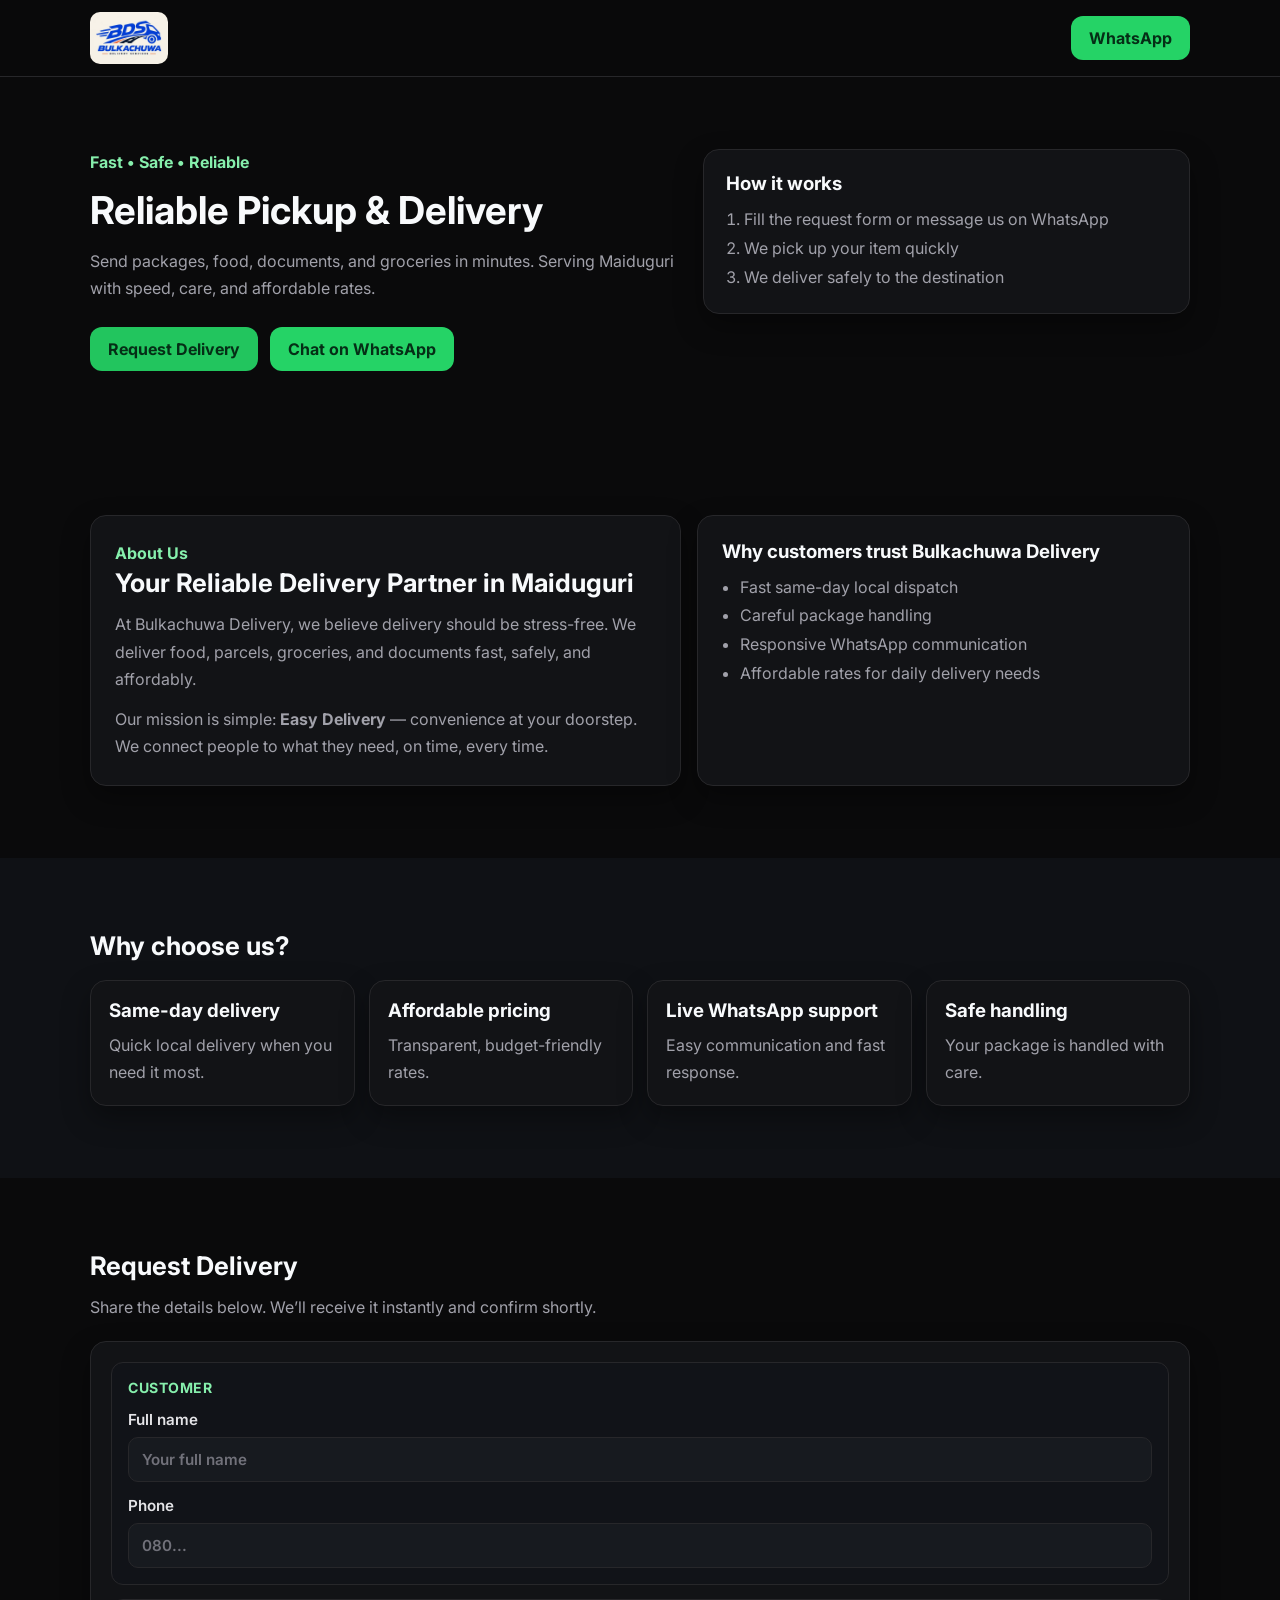
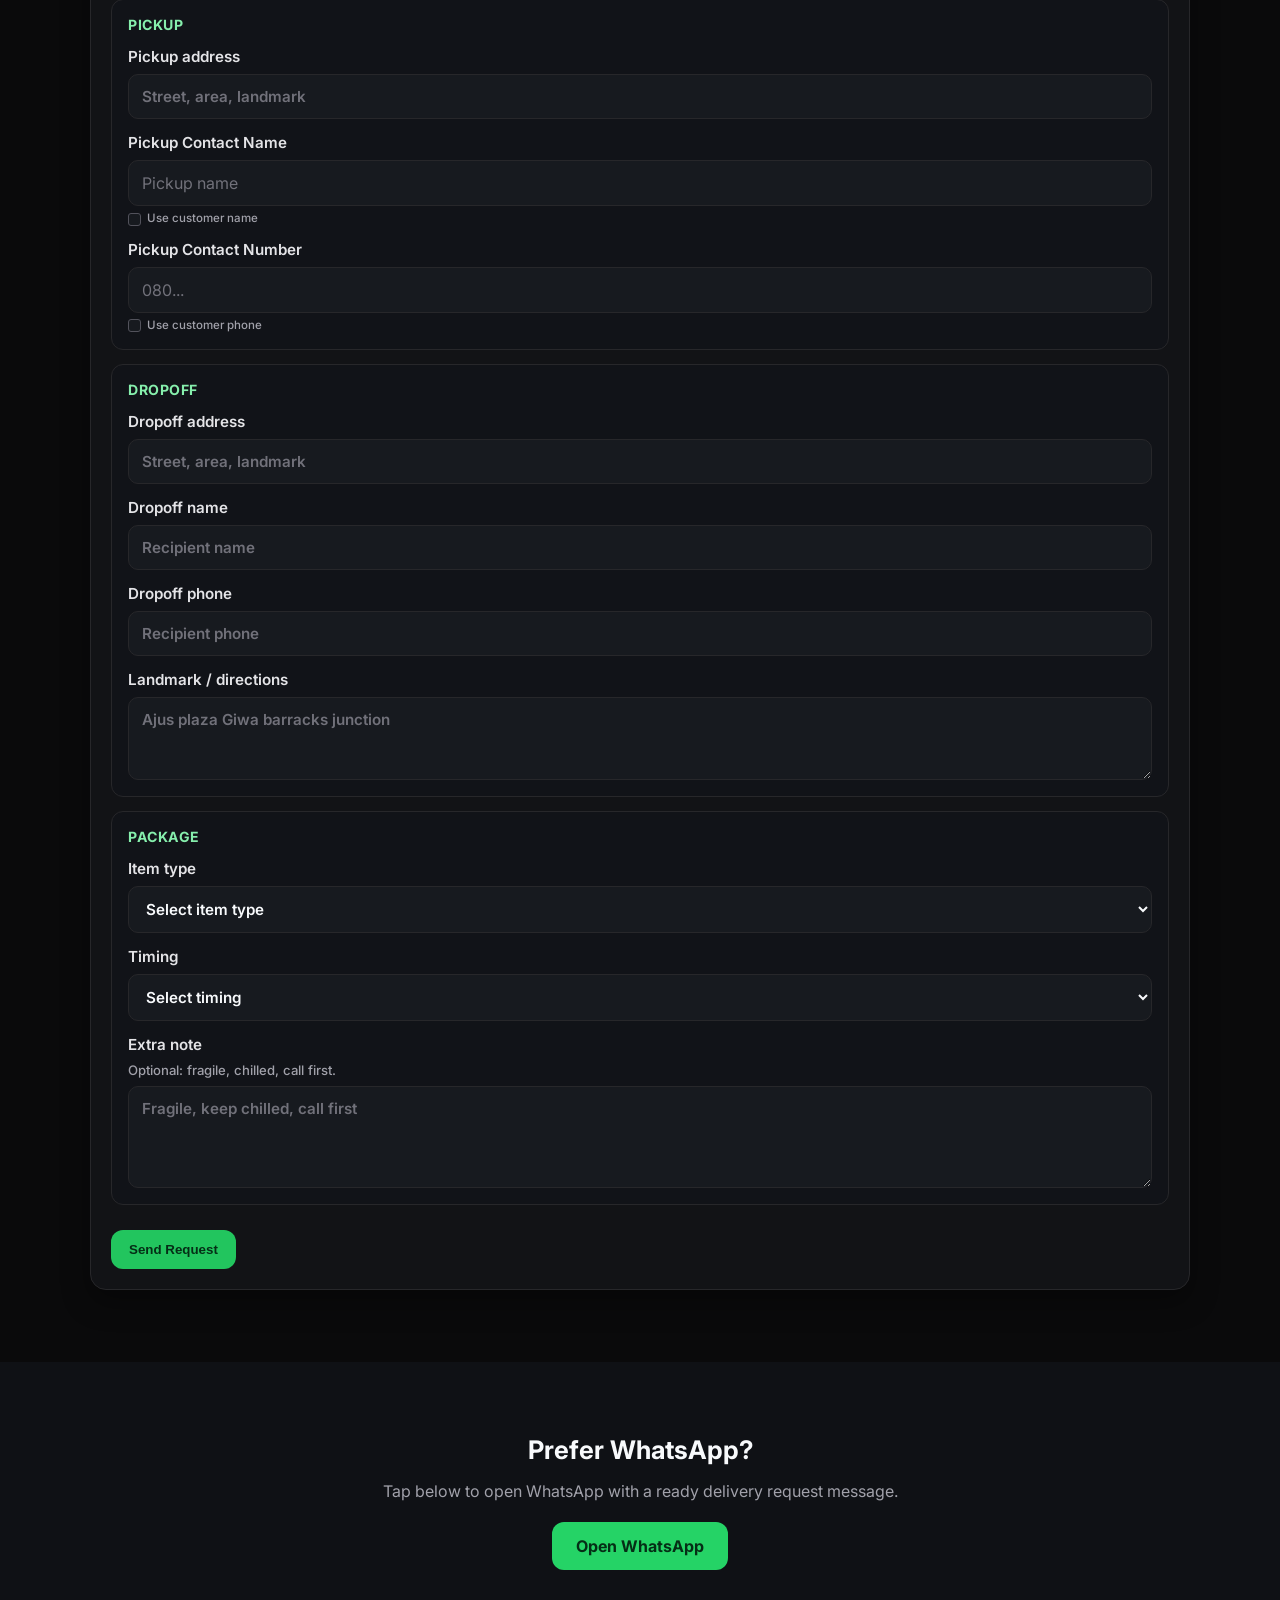
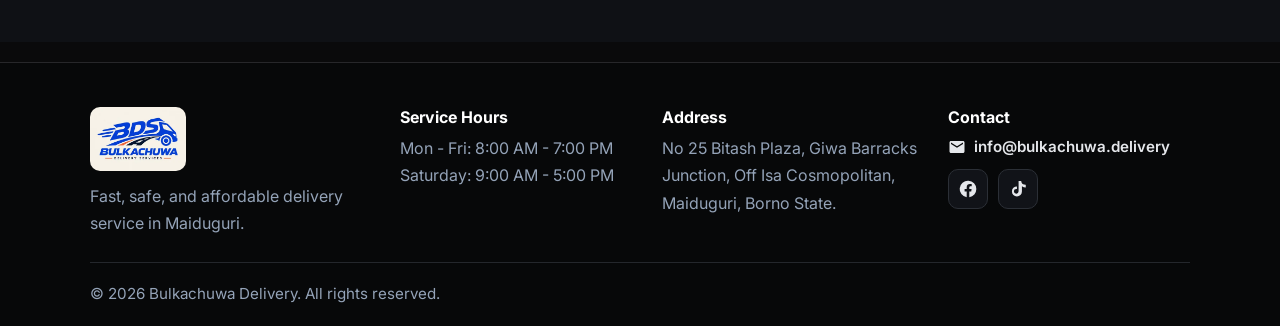
==== commit b80df390: "Add info@bulkachuwa.delivery to the footer contact block Place the email above the social icons so i" ====
--- a/index.html
+++ b/index.html
@@ -25,6 +25,8 @@
     <meta name="geo.region" content="NG-BO" />
     <meta name="geo.placename" content="Maiduguri" />
     <link rel="canonical" href="https://bulkachuwa.delivery/" />
+    <link rel="sitemap" type="application/xml" title="Sitemap" href="https://bulkachuwa.delivery/sitemap.xml" />
+    <link rel="sitemap" type="text/plain" title="Sitemap" href="https://bulkachuwa.delivery/sitemap.txt" />
     <link rel="alternate" hreflang="en-NG" href="https://bulkachuwa.delivery/" />
     <link rel="alternate" hreflang="x-default" href="https://bulkachuwa.delivery/" />
 
@@ -55,17 +57,18 @@
     <meta name="twitter:image" content="https://bulkachuwa.delivery/asset/og-image.jpg" />
     <meta name="twitter:image:alt" content="Bulkachuwa Delivery Services logo" />
 
-    <!-- Favicons — every size in asset/favicon_io plus root fallbacks -->
-    <link rel="icon" href="favicon.ico" sizes="any" />
-    <link rel="icon" type="image/png" sizes="16x16" href="asset/favicon_io/favicon-16x16.png" />
-    <link rel="icon" type="image/png" sizes="32x32" href="asset/favicon_io/favicon-32x32.png" />
-    <link rel="icon" type="image/png" sizes="192x192" href="asset/favicon_io/android-chrome-192x192.png" />
-    <link rel="icon" type="image/png" sizes="512x512" href="asset/favicon_io/android-chrome-512x512.png" />
-    <link rel="apple-touch-icon" sizes="180x180" href="apple-touch-icon.png" />
-    <link rel="apple-touch-icon" sizes="180x180" href="asset/favicon_io/apple-touch-icon.png" />
-    <link rel="manifest" href="site.webmanifest" />
-    <link rel="shortcut icon" href="favicon.ico" />
-    <meta name="msapplication-TileImage" content="asset/favicon_io/android-chrome-192x192.png" />
+    <!-- Favicons for Google Search (48px multiple), browsers, and home-screen -->
+    <link rel="icon" type="image/png" sizes="48x48" href="https://bulkachuwa.delivery/favicon-48x48.png" />
+    <link rel="icon" type="image/png" sizes="96x96" href="https://bulkachuwa.delivery/favicon-96x96.png" />
+    <link rel="icon" type="image/png" sizes="192x192" href="https://bulkachuwa.delivery/favicon-192x192.png" />
+    <link rel="icon" type="image/png" sizes="512x512" href="https://bulkachuwa.delivery/asset/favicon_io/android-chrome-512x512.png" />
+    <link rel="icon" type="image/png" sizes="16x16" href="https://bulkachuwa.delivery/asset/favicon_io/favicon-16x16.png" />
+    <link rel="icon" type="image/png" sizes="32x32" href="https://bulkachuwa.delivery/asset/favicon_io/favicon-32x32.png" />
+    <link rel="icon" href="https://bulkachuwa.delivery/favicon.ico" sizes="48x48" />
+    <link rel="shortcut icon" href="https://bulkachuwa.delivery/favicon.ico" />
+    <link rel="apple-touch-icon" sizes="180x180" href="https://bulkachuwa.delivery/apple-touch-icon.png" />
+    <link rel="manifest" href="https://bulkachuwa.delivery/site.webmanifest" />
+    <meta name="msapplication-TileImage" content="https://bulkachuwa.delivery/favicon-192x192.png" />
 
     <!--
       Google Search Console: preferred method for this domain is a Domain property
@@ -86,7 +89,7 @@
         "@context": "https://schema.org",
         "@graph": [
           {
-            "@type": "LocalBusiness",
+            "@type": ["LocalBusiness", "Organization"],
             "@id": "https://bulkachuwa.delivery/#business",
             "name": "Bulkachuwa Delivery",
             "alternateName": "Bulkachuwa Delivery Services",
@@ -94,9 +97,15 @@
               "https://bulkachuwa.delivery/asset/logo.jpeg",
               "https://bulkachuwa.delivery/asset/og-image.jpg"
             ],
-            "logo": "https://bulkachuwa.delivery/asset/logo.jpeg",
+            "logo": {
+              "@type": "ImageObject",
+              "url": "https://bulkachuwa.delivery/asset/favicon_io/android-chrome-512x512.png",
+              "width": 512,
+              "height": 512
+            },
             "url": "https://bulkachuwa.delivery/",
             "telephone": "+2348146107740",
+            "email": "info@bulkachuwa.delivery",
             "priceRange": "NGN",
             "address": {
               "@type": "PostalAddress",
@@ -495,8 +504,14 @@
         </div>
 
         <div class="footer-col">
-          <h4>Follow Us</h4>
-          <div class="social-links">
+          <h4>Contact</h4>
+          <a class="footer-email" href="mailto:info@bulkachuwa.delivery">
+            <svg viewBox="0 0 24 24" aria-hidden="true">
+              <path d="M20 4H4c-1.1 0-2 .9-2 2v12c0 1.1.9 2 2 2h16c1.1 0 2-.9 2-2V6c0-1.1-.9-2-2-2Zm0 4-8 5-8-5V6l8 5 8-5v2Z"/>
+            </svg>
+            <span>info@bulkachuwa.delivery</span>
+          </a>
+          <div class="social-links" aria-label="Social media">
             <a href="#" aria-label="Facebook (coming soon)" class="social-icon-link">
               <svg viewBox="0 0 24 24" aria-hidden="true">
                 <path d="M22 12a10 10 0 1 0-11.56 9.88v-6.99H7.9V12h2.54V9.8c0-2.5 1.49-3.88 3.77-3.88 1.09 0 2.23.2 2.23.2v2.46h-1.26c-1.24 0-1.63.77-1.63 1.56V12h2.78l-.44 2.89h-2.34v6.99A10 10 0 0 0 22 12Z"/>
--- a/styles.css
+++ b/styles.css
@@ -202,13 +202,35 @@
 
 .site-footer { margin-top: 20px; background: #070809; color: #cbd5e1; border-top: 1px solid var(--border); }
 .footer-main {
-  display: grid; grid-template-columns: 1.2fr 1fr 1.1fr .8fr;
+  display: grid; grid-template-columns: 1.2fr 1fr 1.1fr 1fr;
   gap: 20px; padding: 44px 0 24px;
 }
 .brand-footer { color: #fff; }
 .footer-tagline { margin-top: 12px; max-width: 36ch; color: #94a3b8; }
 .footer-col h4 { color: #fff; margin-bottom: 8px; }
 .footer-col p { color: #94a3b8; }
+
+.footer-email {
+  display: inline-flex;
+  align-items: center;
+  gap: 8px;
+  max-width: 100%;
+  margin: 2px 0 12px;
+  color: #e5e7eb;
+  text-decoration: none;
+  font-weight: 600;
+  font-size: .95rem;
+  line-height: 1.35;
+  overflow-wrap: anywhere;
+  word-break: break-word;
+}
+.footer-email:hover { color: var(--primary); }
+.footer-email svg {
+  flex-shrink: 0;
+  width: 18px;
+  height: 18px;
+  fill: currentColor;
+}
 
 .social-links { display: flex; align-items: center; gap: 10px; }
 .social-icon-link {
@@ -238,4 +260,8 @@
   form { padding: 16px; }
   .quick-fill-option { font-size: .68rem; }
   .footer-bottom { min-height: auto; padding: 14px 0 18px; }
-}
+  .footer-email {
+    min-height: 44px;
+    font-size: .9rem;
+  }
+}
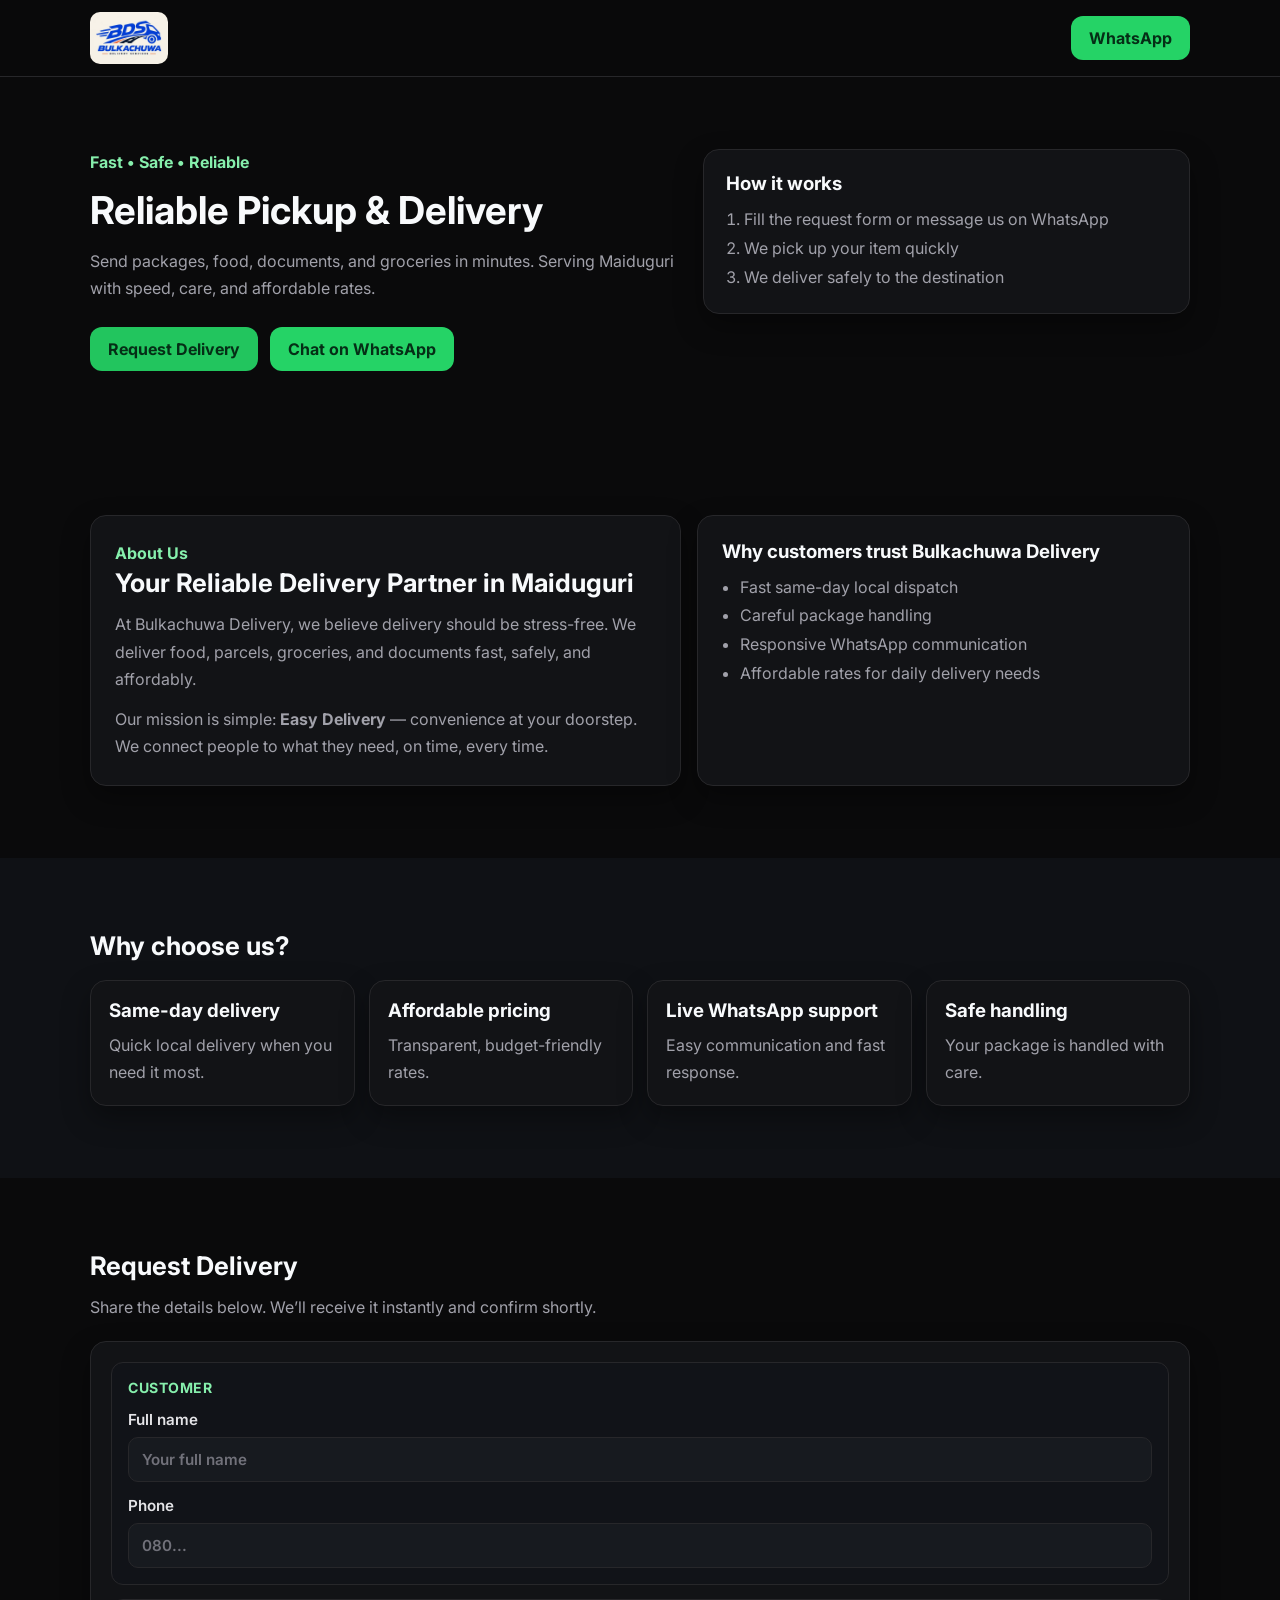
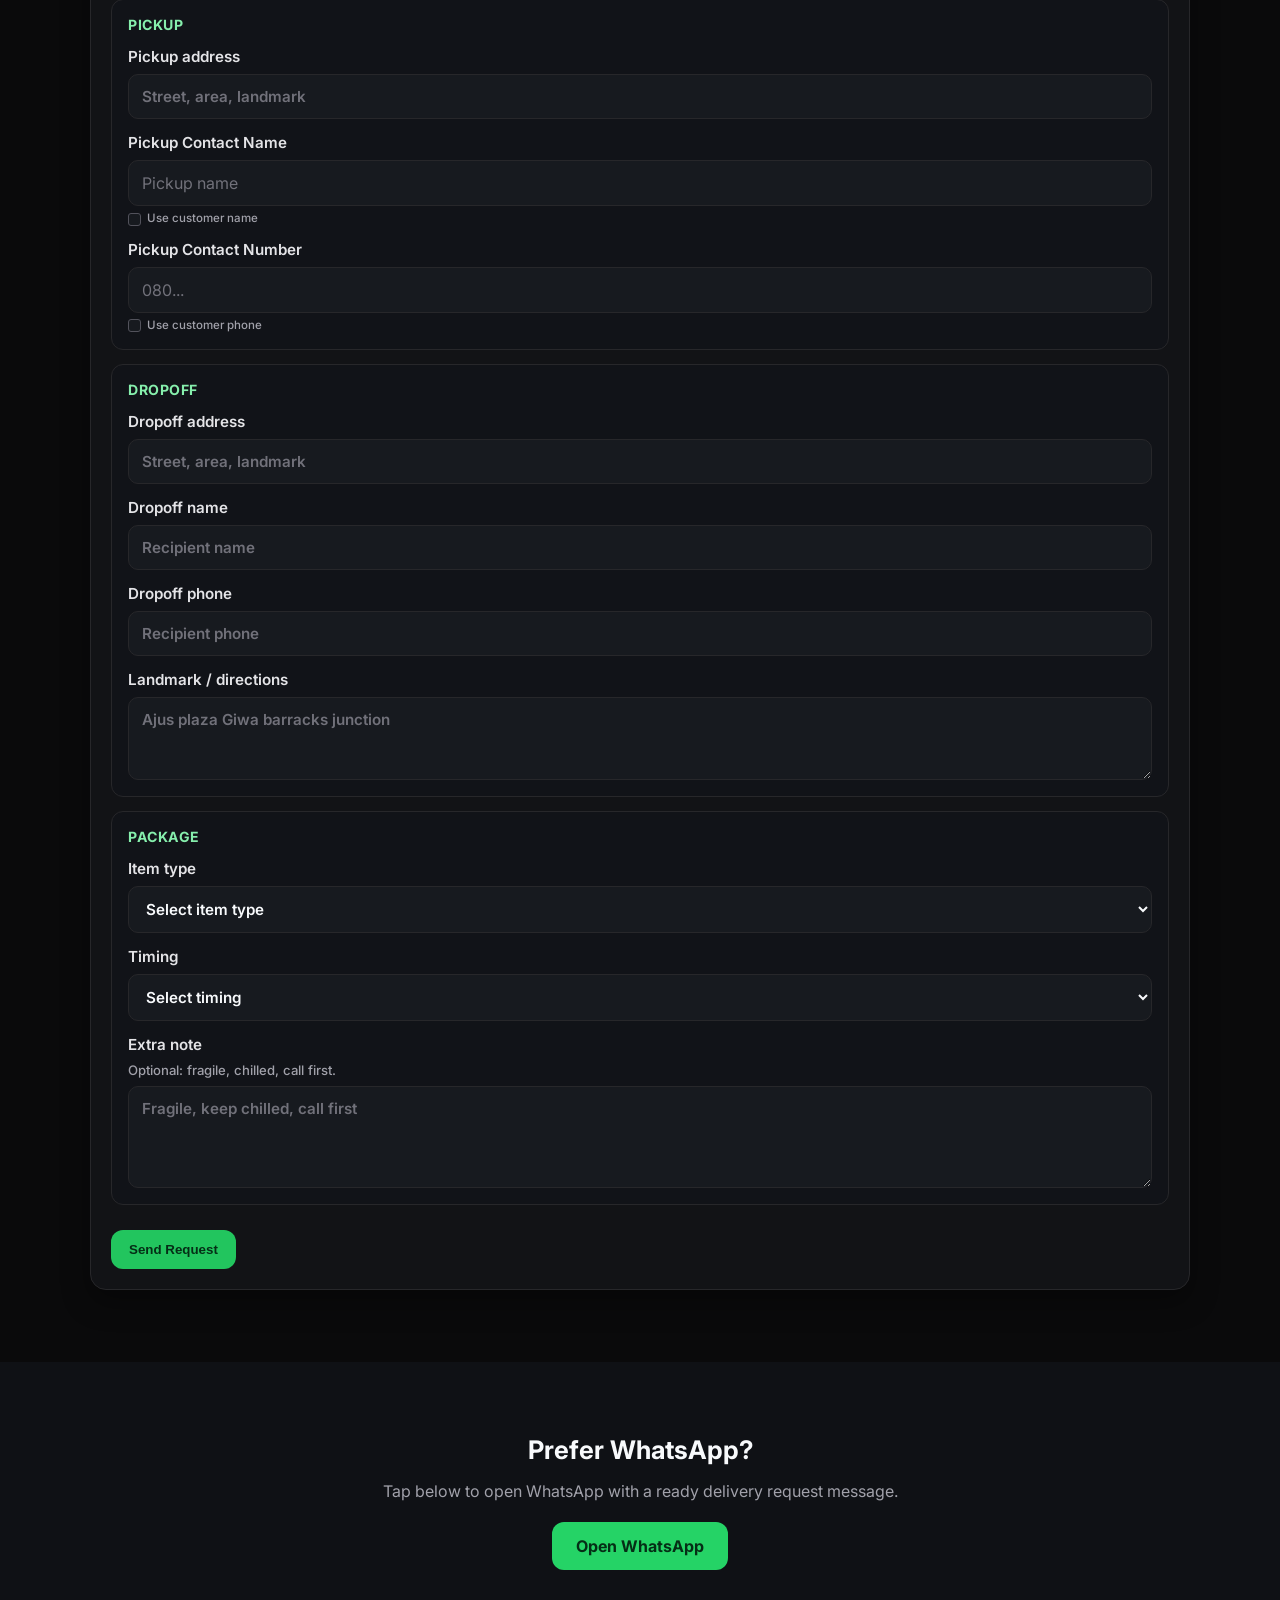
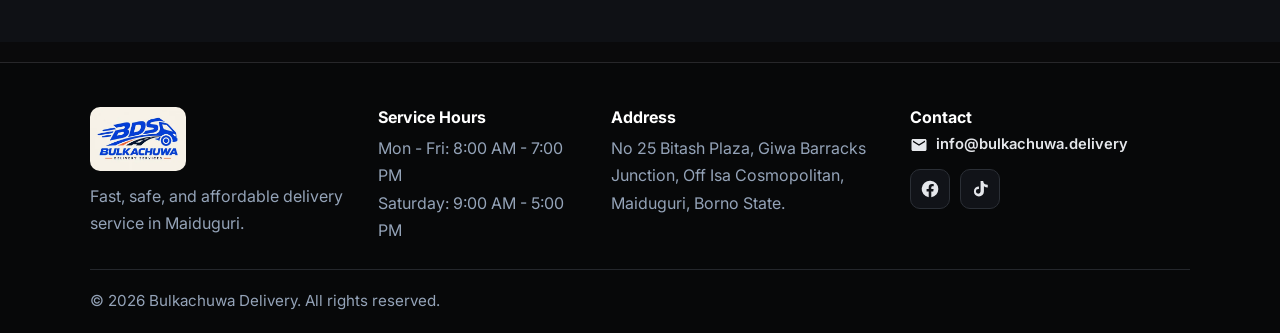
==== commit 8d95a218: "Point Google at one large favicon Drop the 16px and 32px icon links so Search does not ignore the lo" ====
--- a/index.html
+++ b/index.html
@@ -57,15 +57,9 @@
     <meta name="twitter:image" content="https://bulkachuwa.delivery/asset/og-image.jpg" />
     <meta name="twitter:image:alt" content="Bulkachuwa Delivery Services logo" />
 
-    <!-- Favicons for Google Search (48px multiple), browsers, and home-screen -->
-    <link rel="icon" type="image/png" sizes="48x48" href="https://bulkachuwa.delivery/favicon-48x48.png" />
-    <link rel="icon" type="image/png" sizes="96x96" href="https://bulkachuwa.delivery/favicon-96x96.png" />
+    <!-- One stable favicon for Google Search. Larger than 48px, same host, crawlable. -->
+    <link rel="icon" href="https://bulkachuwa.delivery/favicon.ico" sizes="48x48" />
     <link rel="icon" type="image/png" sizes="192x192" href="https://bulkachuwa.delivery/favicon-192x192.png" />
-    <link rel="icon" type="image/png" sizes="512x512" href="https://bulkachuwa.delivery/asset/favicon_io/android-chrome-512x512.png" />
-    <link rel="icon" type="image/png" sizes="16x16" href="https://bulkachuwa.delivery/asset/favicon_io/favicon-16x16.png" />
-    <link rel="icon" type="image/png" sizes="32x32" href="https://bulkachuwa.delivery/asset/favicon_io/favicon-32x32.png" />
-    <link rel="icon" href="https://bulkachuwa.delivery/favicon.ico" sizes="48x48" />
-    <link rel="shortcut icon" href="https://bulkachuwa.delivery/favicon.ico" />
     <link rel="apple-touch-icon" sizes="180x180" href="https://bulkachuwa.delivery/apple-touch-icon.png" />
     <link rel="manifest" href="https://bulkachuwa.delivery/site.webmanifest" />
     <meta name="msapplication-TileImage" content="https://bulkachuwa.delivery/favicon-192x192.png" />
--- a/styles.css
+++ b/styles.css
@@ -247,6 +247,22 @@
 }
 .footer-bottom p { color: #94a3b8; font-size: .95rem; }
 
+@media (min-width: 981px) {
+  .footer-main {
+    grid-template-columns: 1.15fr .9fr 1.2fr minmax(280px, 1.25fr);
+    gap: 28px 32px;
+    align-items: start;
+  }
+  .footer-email {
+    display: flex;
+    white-space: nowrap;
+    overflow-wrap: normal;
+    word-break: normal;
+    font-size: .92rem;
+    margin: 4px 0 14px;
+  }
+}
+
 @media (max-width: 980px) {
   .hero-grid, .about-grid, .features, .grid, .footer-main { grid-template-columns: 1fr; }
   .section { padding: 56px 0; }
